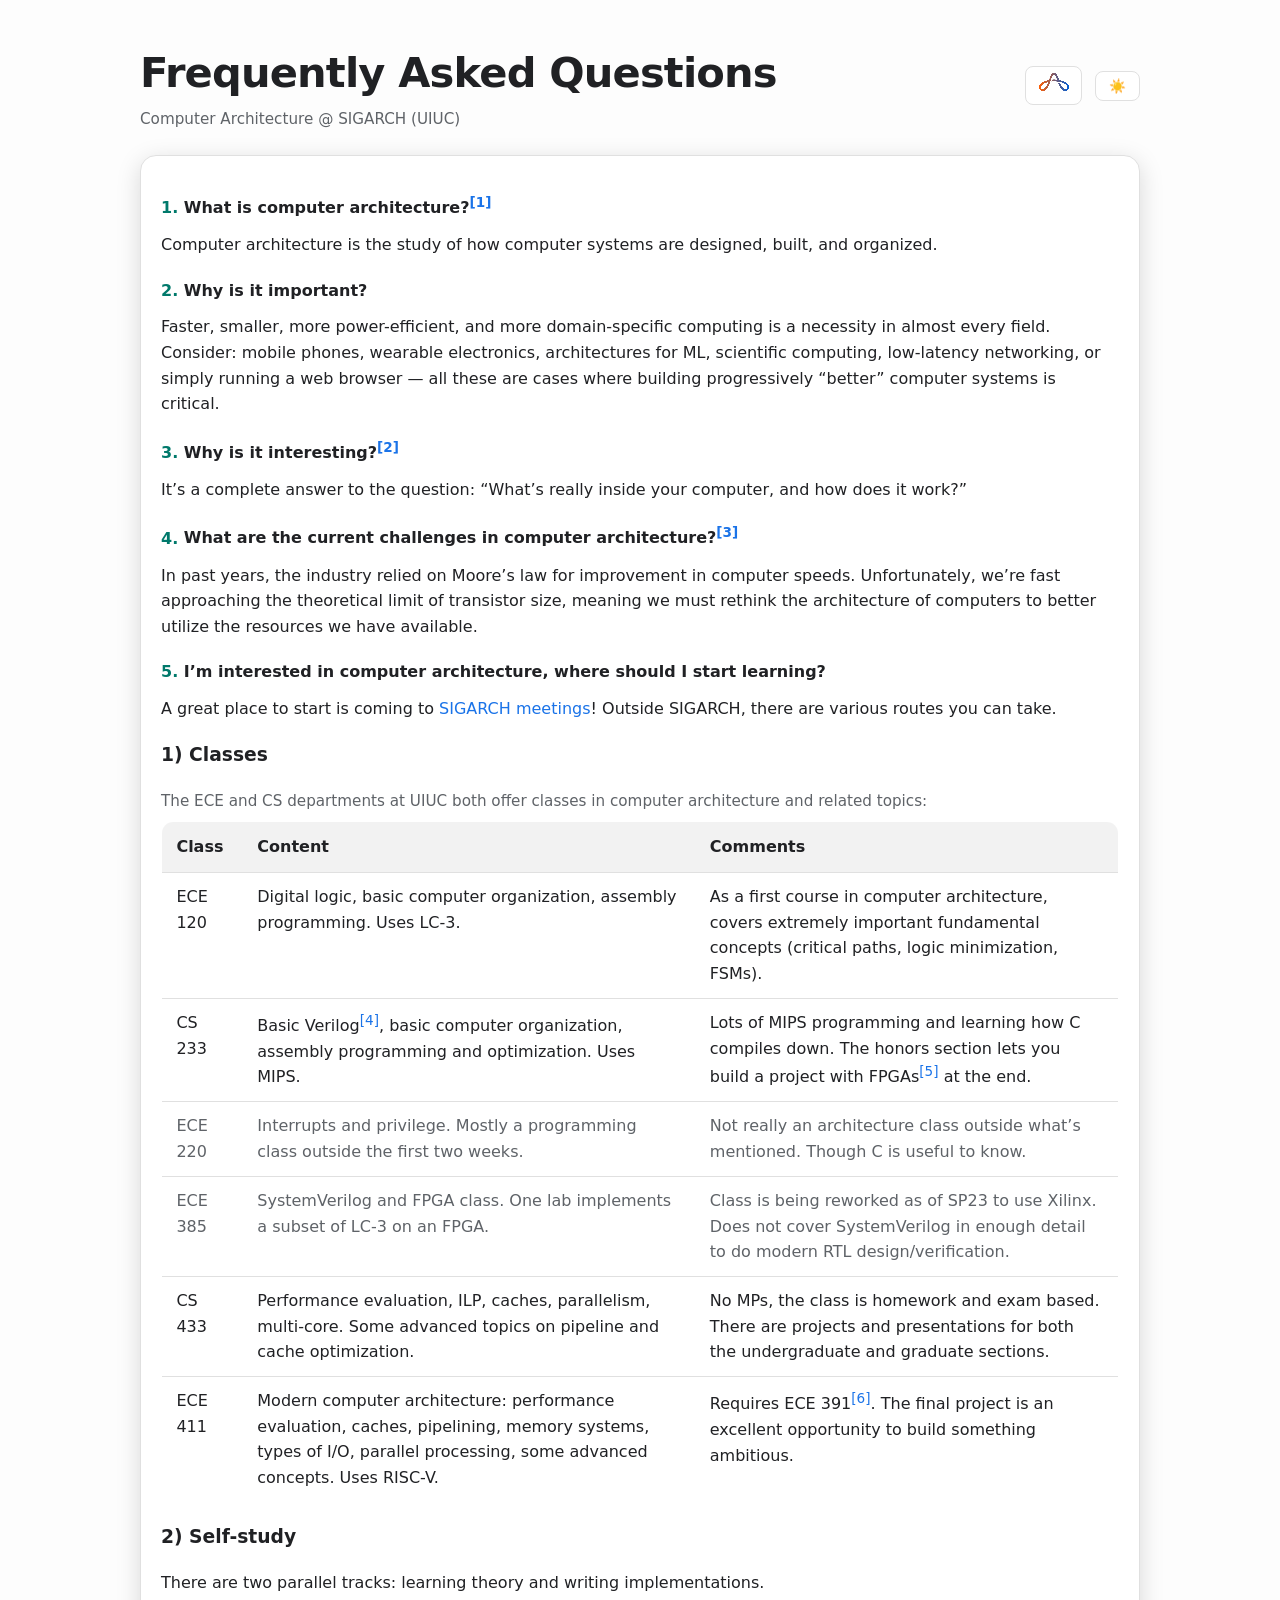
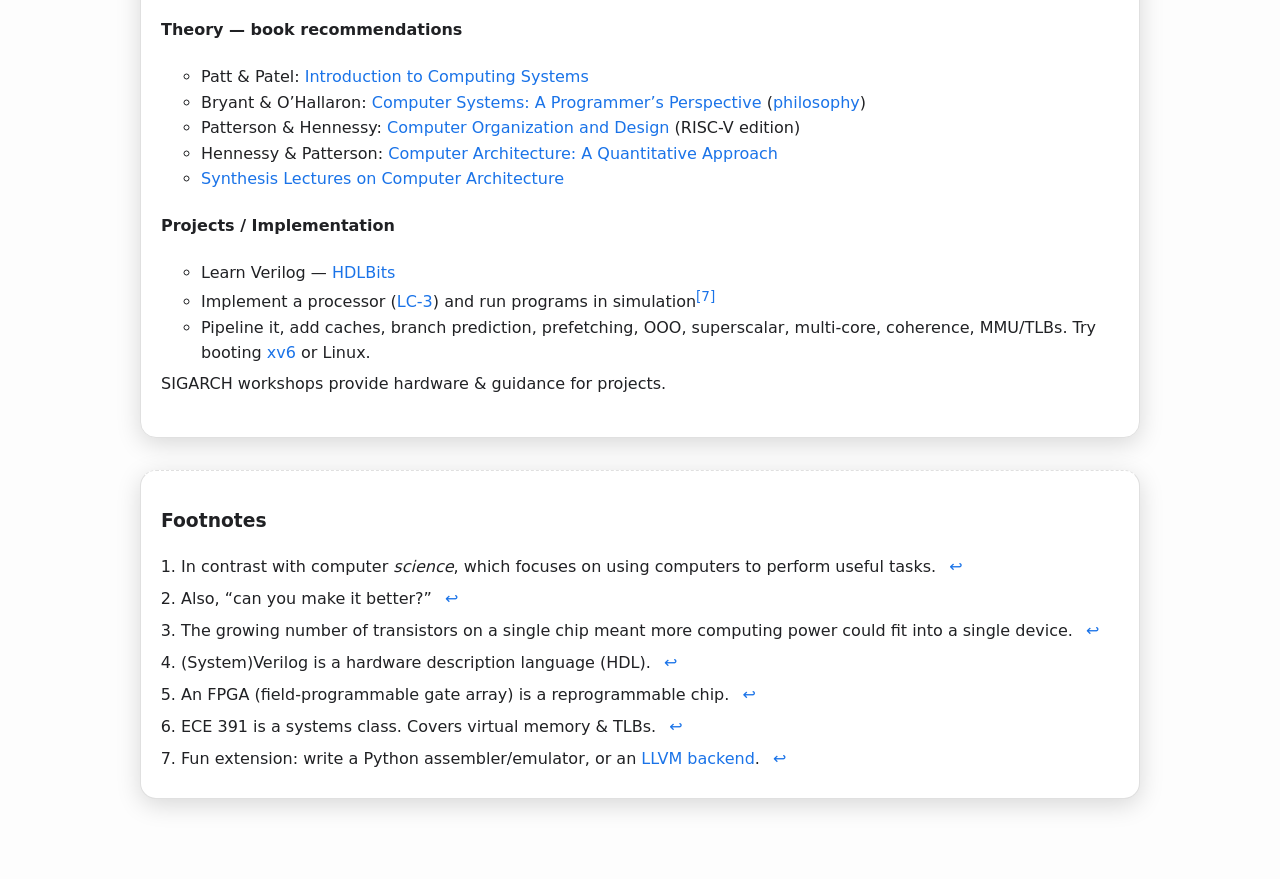
==== faq.html @ bbc5cdad "big push" ====
<!DOCTYPE html>
<html lang="en">
<head>
  <meta charset="utf-8" />
  <meta name="viewport" content="width=device-width, initial-scale=1" />
  <title>Frequently Asked Questions</title>
  <style>
    :root {
      --bg: #0b0c0f;
      --card: #0f1117;
      --text: #e6e6e6;
      --muted: #9aa0a6;
      --link: #8ab4f8;
      --accent: #3ddc97;
      --border: #1c2030;
    }
    body.light {
      --bg: #fdfdfd;
      --card: #ffffff;
      --text: #202124;
      --muted: #5f6368;
      --link: #1a73e8;
      --accent: #00796b;
      --border: #e0e0e0;
    }

    html, body { background: var(--bg); color: var(--text); margin: 0; font: 16px/1.6 system-ui, sans-serif; transition: background 0.3s, color 0.3s; }
    .wrap { max-width: 1000px; margin: 0 auto; padding: 2.5rem 1.25rem 4rem; }

    header { display: flex; align-items: center; justify-content: space-between; margin-bottom: 1.5rem; }
    header h1 { font-size: clamp(1.8rem, 2.4vw + 1rem, 2.6rem); margin: 0; letter-spacing: -0.02em; }
    header .subtitle { color: var(--muted); font-size: 0.95rem; }

    a { color: var(--link); text-decoration: none; }
    a:hover { text-decoration: underline; }

    .card {
      background: var(--card);
      border: 1px solid var(--border);
      border-radius: 16px;
      padding: 1.25rem;
      margin: 1rem 0;
      box-shadow: 0 6px 24px rgba(0,0,0,0.15);
      transition: background 0.3s, border 0.3s;
    }

    ol.faq { counter-reset: item; list-style: none; padding: 0; margin: 0; }
    .faq > li { margin: 1rem 0 1.25rem; }
    .q { font-weight: 700; display: inline-block; margin-bottom: 0.35rem; }
    .q::before { counter-increment: item; content: counter(item) ". "; color: var(--accent); font-weight: 700; }
    .answer p { margin: 0.35rem 0 0.5rem; }
    .muted { color: var(--muted); }

    .table-wrap { overflow-x: auto; }
    table { width: 100%; border-collapse: collapse; background: var(--card); border: 1px solid var(--border); border-radius: 12px; overflow: hidden; }
    thead th { text-align: left; font-weight: 700; padding: 0.75rem 0.9rem; background: rgba(0,0,0,0.05); border-bottom: 1px solid var(--border); }
    tbody td { padding: 0.7rem 0.9rem; vertical-align: top; border-bottom: 1px solid var(--border); }
    tbody tr:hover td { background: rgba(0,0,0,0.03); }

    .note { font-size: 0.95rem; color: var(--muted); }

    .footnotes { margin-top: 2rem; border-top: 1px dashed var(--border); padding-top: 1rem; }
    .footnotes ol { margin: 0.5rem 0 0; padding-left: 1.25rem; }
    .footnotes li { margin: 0.4rem 0; }
    .fn-ref { text-decoration: none; font-size: 0.85em; vertical-align: super; }
    .backref { margin-left: 0.5rem; text-decoration: none; }

    button.toggle, a.home-btn {
      background: var(--card);
      border: 1px solid var(--border);
      border-radius: 8px;
      padding: 0.4rem 0.8rem;
      margin-left: 0.5rem;
      color: var(--text);
      font-size: 0.85rem;
      cursor: pointer;
      transition: background 0.3s, color 0.3s, border 0.3s;
      text-decoration: none;
      display: inline-block;
    }
    button.toggle:hover, a.home-btn:hover {
      background: var(--accent);
      color: #fff;
      border-color: var(--accent);
    }
  </style>
</head>
<body>
  <div class="wrap">
    <header>
      <div>
        <h1>Frequently Asked Questions</h1>
        <div class="subtitle">Computer Architecture @ SIGARCH (UIUC)</div>
      </div>
      <div>
        <a href="index.html" class="home-btn"><img src="assets/logo-small.png" alt="SIGARCH logo"></a>
        <button class="toggle" id="modeToggle">🌙</button>
      </div>
    </header>

    <main class="card">
      <ol class="faq">
        <li id="q1">
          <span class="q">What is computer architecture?<a class="fn-ref" href="#fn1" id="fnref1">[1]</a></span>
          <div class="answer">
            <p>Computer architecture is the study of how computer systems are designed, built, and organized.</p>
          </div>
        </li>

        <li id="q2">
          <span class="q">Why is it important?</span>
          <div class="answer">
            <p>Faster, smaller, more power-efficient, and more domain-specific computing is a necessity in almost every field. Consider: mobile phones, wearable electronics, architectures for ML, scientific computing, low-latency networking, or simply running a web browser — all these are cases where building progressively “better” computer systems is critical.</p>
          </div>
        </li>

        <li id="q3">
          <span class="q">Why is it interesting?<a class="fn-ref" href="#fn2" id="fnref2">[2]</a></span>
          <div class="answer">
            <p>It’s a complete answer to the question: “What’s really inside your computer, and how does it work?”</p>
          </div>
        </li>

        <li id="q4">
          <span class="q">What are the current challenges in computer architecture?<a class="fn-ref" href="#fn3" id="fnref3">[3]</a></span>
          <div class="answer">
            <p>In past years, the industry relied on Moore’s law for improvement in computer speeds. Unfortunately, we’re fast approaching the theoretical limit of transistor size, meaning we must rethink the architecture of computers to better utilize the resources we have available.</p>
          </div>
        </li>

        <li id="q5">
          <span class="q">I’m interested in computer architecture, where should I start learning?</span>
          <div class="answer">
            <p>A great place to start is coming to <a href="./meetings.org">SIGARCH meetings</a>! Outside SIGARCH, there are various routes you can take.</p>

            <h3>1) Classes</h3>
            <p class="note">The ECE and CS departments at UIUC both offer classes in computer architecture and related topics:</p>

            <div class="table-wrap">
              <table>
                <thead>
                  <tr><th>Class</th><th>Content</th><th>Comments</th></tr>
                </thead>
                <tbody>
                  <tr><td>ECE 120</td><td>Digital logic, basic computer organization, assembly programming. Uses LC-3.</td><td>As a first course in computer architecture, covers extremely important fundamental concepts (critical paths, logic minimization, FSMs).</td></tr>
                  <tr><td>CS 233</td><td>Basic Verilog<a class="fn-ref" href="#fn4" id="fnref4">[4]</a>, basic computer organization, assembly programming and optimization. Uses MIPS.</td><td>Lots of MIPS programming and learning how C compiles down. The honors section lets you build a project with FPGAs<a class="fn-ref" href="#fn5" id="fnref5">[5]</a> at the end.</td></tr>
                  <tr><td class="muted">ECE 220</td><td class="muted">Interrupts and privilege. Mostly a programming class outside the first two weeks.</td><td class="muted">Not really an architecture class outside what’s mentioned. Though C is useful to know.</td></tr>
                  <tr><td class="muted">ECE 385</td><td class="muted">SystemVerilog and FPGA class. One lab implements a subset of LC-3 on an FPGA.</td><td class="muted">Class is being reworked as of SP23 to use Xilinx. Does not cover SystemVerilog in enough detail to do modern RTL design/verification.</td></tr>
                  <tr><td>CS 433</td><td>Performance evaluation, ILP, caches, parallelism, multi-core. Some advanced topics on pipeline and cache optimization.</td><td>No MPs, the class is homework and exam based. There are projects and presentations for both the undergraduate and graduate sections.</td></tr>
                  <tr><td>ECE 411</td><td>Modern computer architecture: performance evaluation, caches, pipelining, memory systems, types of I/O, parallel processing, some advanced concepts. Uses RISC-V.</td><td>Requires ECE 391<a class="fn-ref" href="#fn6" id="fnref6">[6]</a>. The final project is an excellent opportunity to build something ambitious.</td></tr>
                </tbody>
              </table>
            </div>

            <h3>2) Self-study</h3>
            <p>There are two parallel tracks: learning theory and writing implementations.</p>

            <h4>Theory — book recommendations</h4>
            <ul>
              <li>Patt &amp; Patel: <a href="https://i-share-uiu.primo.exlibrisgroup.com/permalink/01CARLI_UIU/gpjosq/alma99908131312205899">Introduction to Computing Systems</a></li>
              <li>Bryant &amp; O’Hallaron: <a href="https://i-share-uiu.primo.exlibrisgroup.com/permalink/01CARLI_UIU/gpjosq/alma99454154312205899">Computer Systems: A Programmer’s Perspective</a> (<a href="http://csapp.cs.cmu.edu/2e/perspective.html">philosophy</a>)</li>
              <li>Patterson &amp; Hennessy: <a href="https://i-share-uiu.primo.exlibrisgroup.com/permalink/01CARLI_UIU/gpjosq/alma99362146912205899">Computer Organization and Design</a> (RISC-V edition)</li>
              <li>Hennessy &amp; Patterson: <a href="https://i-share-uiu.primo.exlibrisgroup.com/permalink/01CARLI_UIU/gpjosq/alma99847468812205899">Computer Architecture: A Quantitative Approach</a></li>
              <li><a href="https://dblp.org/db/series/synthesis/cac.html">Synthesis Lectures on Computer Architecture</a></li>
            </ul>

            <h4>Projects / Implementation</h4>
            <ul>
              <li>Learn Verilog — <a href="https://hdlbits.01xz.net/wiki/Main_Page">HDLBits</a></li>
              <li>Implement a processor (<a href="https://github.com/nebhrajani-a/lc3">LC-3</a>) and run programs in simulation<a class="fn-ref" href="#fn7" id="fnref7">[7]</a></li>
              <li>Pipeline it, add caches, branch prediction, prefetching, OOO, superscalar, multi-core, coherence, MMU/TLBs. Try booting <a href="https://en.wikipedia.org/wiki/Xv6">xv6</a> or Linux.</li>
            </ul>
            <p>SIGARCH workshops provide hardware &amp; guidance for projects.</p>
          </div>
        </li>
      </ol>
    </main>

    <section class="footnotes card" id="footnotes">
      <h3>Footnotes</h3>
      <ol>
        <li id="fn1">In contrast with computer <em>science</em>, which focuses on using computers to perform useful tasks. <a class="backref" href="#fnref1">↩</a></li>
        <li id="fn2">Also, “can you make it better?” <a class="backref" href="#fnref2">↩</a></li>
        <li id="fn3">The growing number of transistors on a single chip meant more computing power could fit into a single device. <a class="backref" href="#fnref3">↩</a></li>
        <li id="fn4">(System)Verilog is a hardware description language (HDL). <a class="backref" href="#fnref4">↩</a></li>
        <li id="fn5">An FPGA (field-programmable gate array) is a reprogrammable chip. <a class="backref" href="#fnref5">↩</a></li>
        <li id="fn6">ECE 391 is a systems class. Covers virtual memory &amp; TLBs. <a class="backref" href="#fnref6">↩</a></li>
        <li id="fn7">Fun extension: write a Python assembler/emulator, or an <a href="https://llvm.org/docs/WritingAnLLVMBackend.html">LLVM backend</a>. <a class="backref" href="#fnref7">↩</a></li>
      </ol>
    </section>
  </div>

  <script>
    const toggleBtn = document.getElementById("modeToggle");
    const prefersDark = window.matchMedia("(prefers-color-scheme: dark)").matches;
    const savedMode = localStorage.getItem("theme");
    if (savedMode === "light" || (!savedMode && !prefersDark)) {
      document.body.classList.add("light");
      toggleBtn.textContent = "☀️";
    }

    toggleBtn.addEventListener("click", () => {
      document.body.classList.toggle("light");
      const isLight = document.body.classList.contains("light");
      toggleBtn.textContent = isLight ? "☀️" : "🌙";
      localStorage.setItem("theme", isLight ? "light" : "dark");
    });
  </script>
</body>
</html>
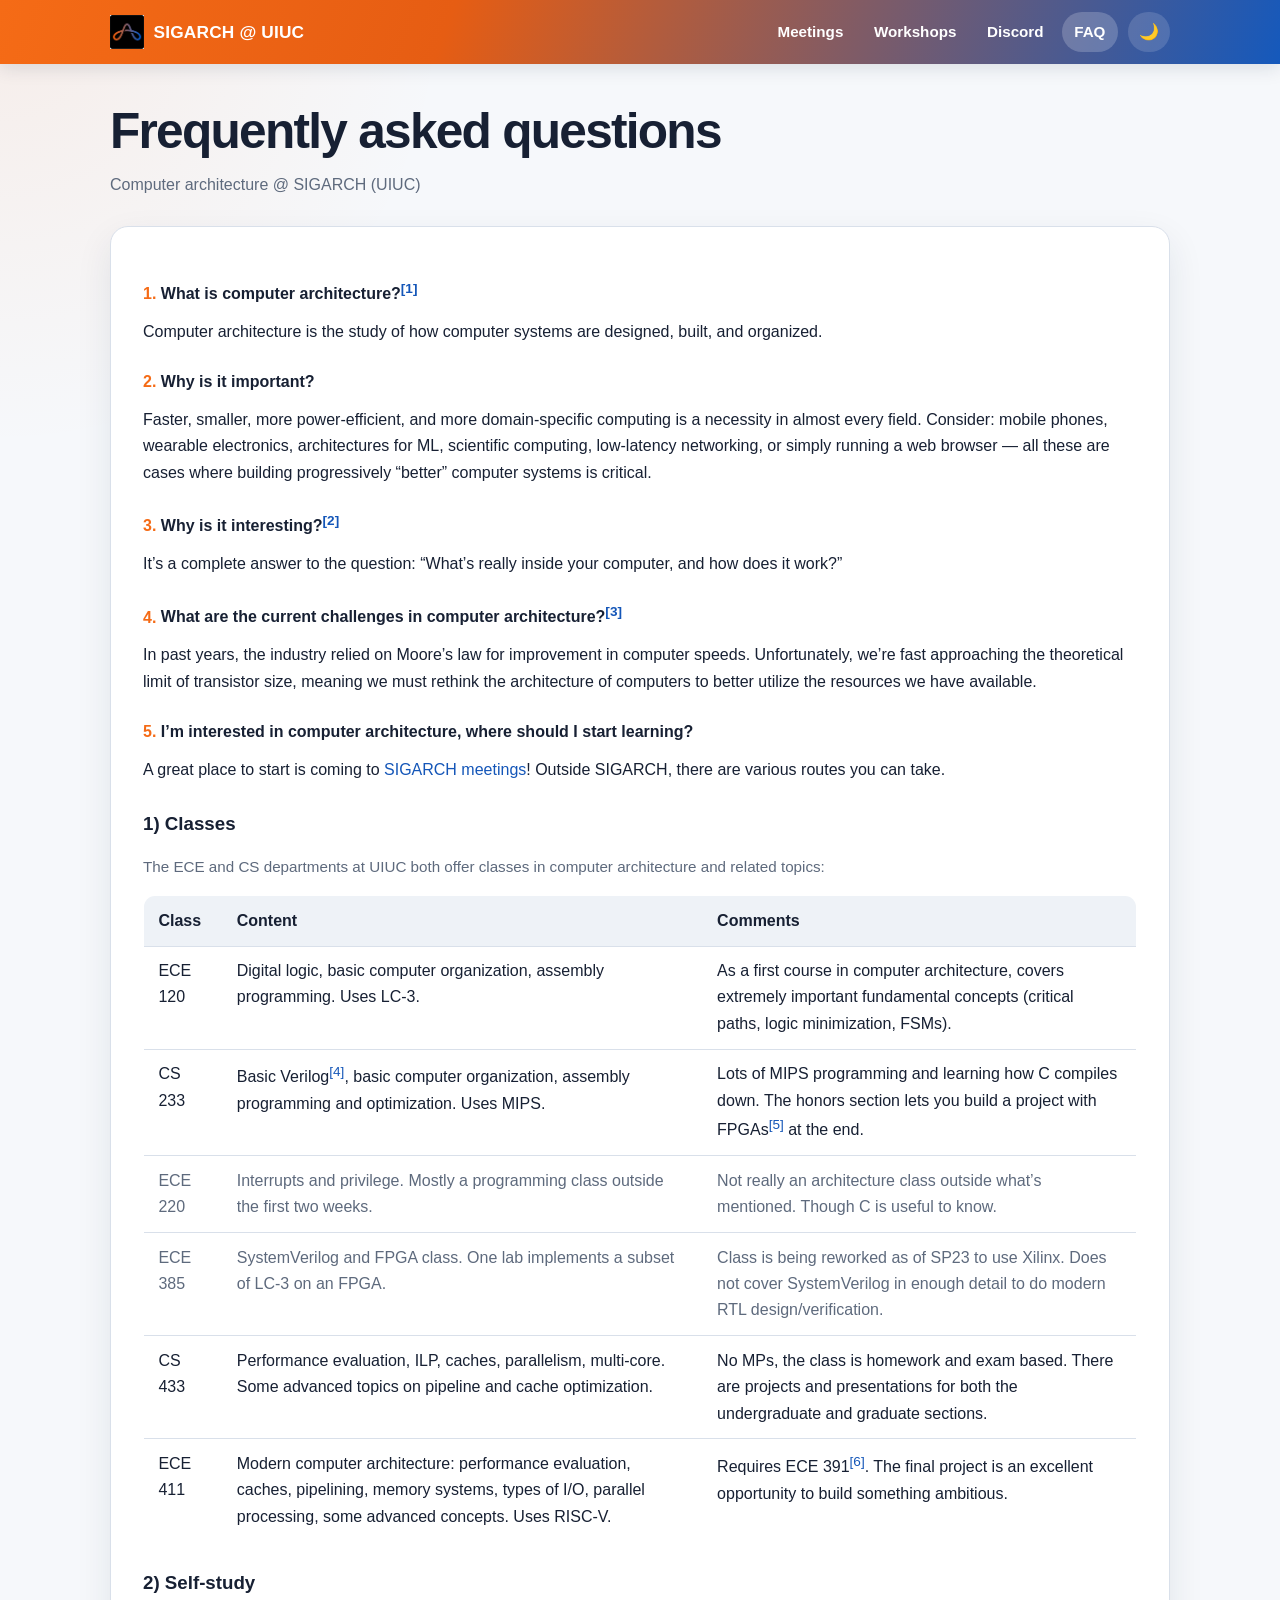
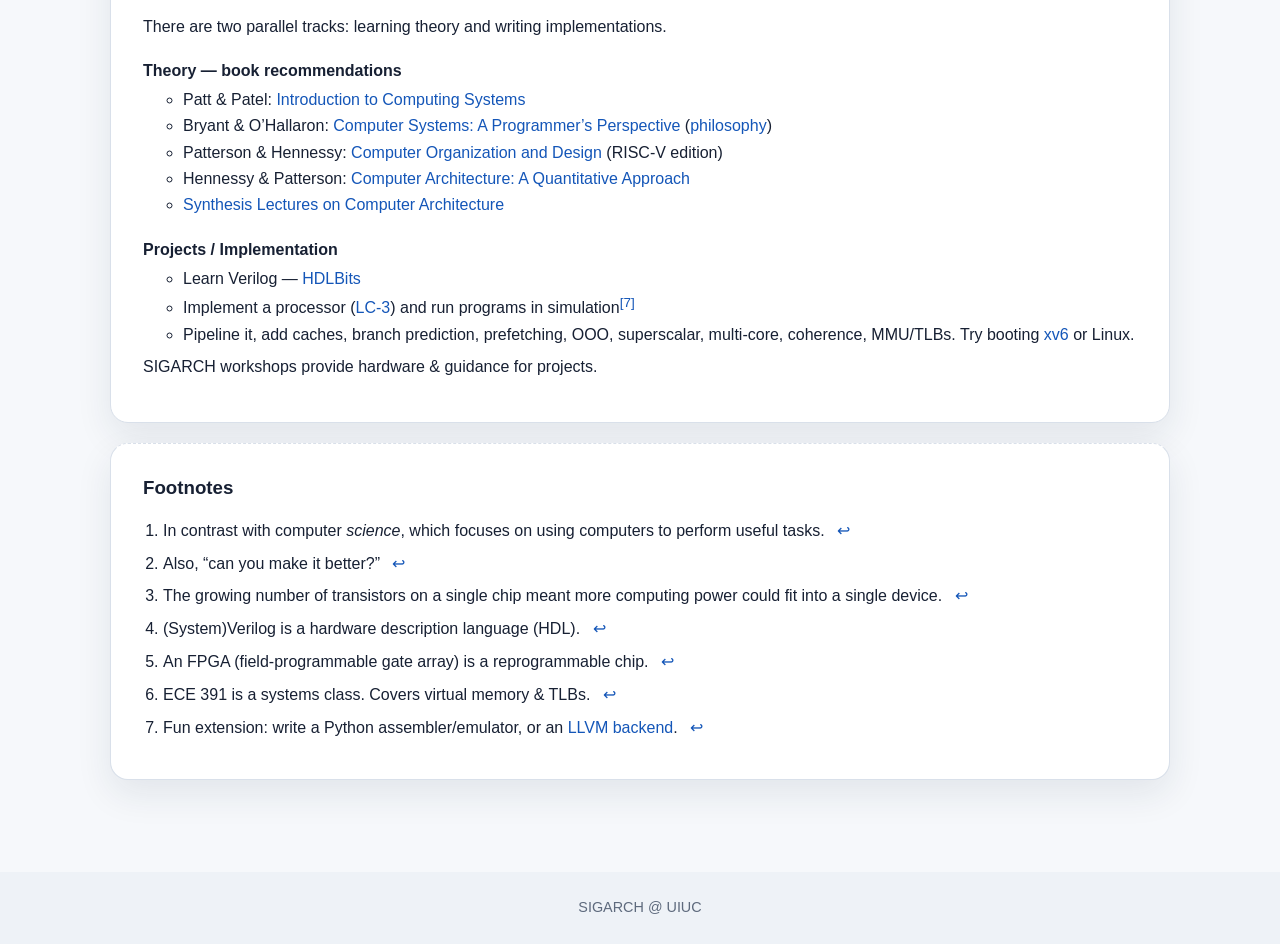
==== commit 82a0838f: "Large refactor" ====
--- a/faq.html
+++ b/faq.html
@@ -1,137 +1,73 @@
 <!DOCTYPE html>
 <html lang="en">
 <head>
-  <meta charset="utf-8" />
-  <meta name="viewport" content="width=device-width, initial-scale=1" />
-  <title>Frequently Asked Questions</title>
-  <style>
-    :root {
-      --bg: #0b0c0f;
-      --card: #0f1117;
-      --text: #e6e6e6;
-      --muted: #9aa0a6;
-      --link: #8ab4f8;
-      --accent: #3ddc97;
-      --border: #1c2030;
-    }
-    body.light {
-      --bg: #fdfdfd;
-      --card: #ffffff;
-      --text: #202124;
-      --muted: #5f6368;
-      --link: #1a73e8;
-      --accent: #00796b;
-      --border: #e0e0e0;
-    }
-
-    html, body { background: var(--bg); color: var(--text); margin: 0; font: 16px/1.6 system-ui, sans-serif; transition: background 0.3s, color 0.3s; }
-    .wrap { max-width: 1000px; margin: 0 auto; padding: 2.5rem 1.25rem 4rem; }
-
-    header { display: flex; align-items: center; justify-content: space-between; margin-bottom: 1.5rem; }
-    header h1 { font-size: clamp(1.8rem, 2.4vw + 1rem, 2.6rem); margin: 0; letter-spacing: -0.02em; }
-    header .subtitle { color: var(--muted); font-size: 0.95rem; }
-
-    a { color: var(--link); text-decoration: none; }
-    a:hover { text-decoration: underline; }
-
-    .card {
-      background: var(--card);
-      border: 1px solid var(--border);
-      border-radius: 16px;
-      padding: 1.25rem;
-      margin: 1rem 0;
-      box-shadow: 0 6px 24px rgba(0,0,0,0.15);
-      transition: background 0.3s, border 0.3s;
-    }
-
-    ol.faq { counter-reset: item; list-style: none; padding: 0; margin: 0; }
-    .faq > li { margin: 1rem 0 1.25rem; }
-    .q { font-weight: 700; display: inline-block; margin-bottom: 0.35rem; }
-    .q::before { counter-increment: item; content: counter(item) ". "; color: var(--accent); font-weight: 700; }
-    .answer p { margin: 0.35rem 0 0.5rem; }
-    .muted { color: var(--muted); }
-
-    .table-wrap { overflow-x: auto; }
-    table { width: 100%; border-collapse: collapse; background: var(--card); border: 1px solid var(--border); border-radius: 12px; overflow: hidden; }
-    thead th { text-align: left; font-weight: 700; padding: 0.75rem 0.9rem; background: rgba(0,0,0,0.05); border-bottom: 1px solid var(--border); }
-    tbody td { padding: 0.7rem 0.9rem; vertical-align: top; border-bottom: 1px solid var(--border); }
-    tbody tr:hover td { background: rgba(0,0,0,0.03); }
-
-    .note { font-size: 0.95rem; color: var(--muted); }
-
-    .footnotes { margin-top: 2rem; border-top: 1px dashed var(--border); padding-top: 1rem; }
-    .footnotes ol { margin: 0.5rem 0 0; padding-left: 1.25rem; }
-    .footnotes li { margin: 0.4rem 0; }
-    .fn-ref { text-decoration: none; font-size: 0.85em; vertical-align: super; }
-    .backref { margin-left: 0.5rem; text-decoration: none; }
-
-    button.toggle, a.home-btn {
-      background: var(--card);
-      border: 1px solid var(--border);
-      border-radius: 8px;
-      padding: 0.4rem 0.8rem;
-      margin-left: 0.5rem;
-      color: var(--text);
-      font-size: 0.85rem;
-      cursor: pointer;
-      transition: background 0.3s, color 0.3s, border 0.3s;
-      text-decoration: none;
-      display: inline-block;
-    }
-    button.toggle:hover, a.home-btn:hover {
-      background: var(--accent);
-      color: #fff;
-      border-color: var(--accent);
-    }
-  </style>
+  <meta charset="utf-8">
+  <meta name="viewport" content="width=device-width, initial-scale=1">
+  <link rel="icon" type="image/png" href="assets/tab.png">
+  <link rel="stylesheet" href="style.css">
+  <script src="site.js" defer></script>
+  <title>FAQ | SIGARCH @ UIUC</title>
 </head>
 <body>
-  <div class="wrap">
-    <header>
+  <nav class="site-nav" aria-label="Main navigation">
+    <div class="nav-inner">
+      <a class="brand" href="index.html">
+        <img src="assets/tab.png" alt="SIGARCH logo">
+        <span>SIGARCH @ UIUC</span>
+      </a>
+      <button class="menu-toggle" type="button" data-menu-toggle aria-expanded="false" aria-controls="navLinks" aria-label="Open navigation">☰</button>
+      <div class="nav-links" id="navLinks" data-nav-links>
+        <a href="meetings.html">Meetings</a>
+        <a href="workshops.html">Workshops</a>
+        <a href="https://discord.gg/Cf4FMZVUBR" target="_blank" rel="noopener">Discord</a>
+        <a href="faq.html" aria-current="page">FAQ</a>
+        <button class="theme-toggle" type="button" data-theme-toggle>🌙</button>
+      </div>
+    </div>
+  </nav>
+
+  <main class="page-shell">
+    <div class="page-heading">
       <div>
-        <h1>Frequently Asked Questions</h1>
-        <div class="subtitle">Computer Architecture @ SIGARCH (UIUC)</div>
+        <h1>Frequently asked questions</h1>
+        <p>Computer architecture @ SIGARCH (UIUC)</p>
       </div>
-      <div>
-        <a href="index.html" class="home-btn"><img src="assets/logo-small.png" alt="SIGARCH logo"></a>
-        <button class="toggle" id="modeToggle">🌙</button>
-      </div>
-    </header>
+    </div>
 
-    <main class="card">
+    <section class="content-card">
       <ol class="faq">
         <li id="q1">
-          <span class="q">What is computer architecture?<a class="fn-ref" href="#fn1" id="fnref1">[1]</a></span>
+          <span class="question">What is computer architecture?<a class="fn-ref" href="#fn1" id="fnref1">[1]</a></span>
           <div class="answer">
             <p>Computer architecture is the study of how computer systems are designed, built, and organized.</p>
           </div>
         </li>
 
         <li id="q2">
-          <span class="q">Why is it important?</span>
+          <span class="question">Why is it important?</span>
           <div class="answer">
             <p>Faster, smaller, more power-efficient, and more domain-specific computing is a necessity in almost every field. Consider: mobile phones, wearable electronics, architectures for ML, scientific computing, low-latency networking, or simply running a web browser — all these are cases where building progressively “better” computer systems is critical.</p>
           </div>
         </li>
 
         <li id="q3">
-          <span class="q">Why is it interesting?<a class="fn-ref" href="#fn2" id="fnref2">[2]</a></span>
+          <span class="question">Why is it interesting?<a class="fn-ref" href="#fn2" id="fnref2">[2]</a></span>
           <div class="answer">
             <p>It’s a complete answer to the question: “What’s really inside your computer, and how does it work?”</p>
           </div>
         </li>
 
         <li id="q4">
-          <span class="q">What are the current challenges in computer architecture?<a class="fn-ref" href="#fn3" id="fnref3">[3]</a></span>
+          <span class="question">What are the current challenges in computer architecture?<a class="fn-ref" href="#fn3" id="fnref3">[3]</a></span>
           <div class="answer">
             <p>In past years, the industry relied on Moore’s law for improvement in computer speeds. Unfortunately, we’re fast approaching the theoretical limit of transistor size, meaning we must rethink the architecture of computers to better utilize the resources we have available.</p>
           </div>
         </li>
 
         <li id="q5">
-          <span class="q">I’m interested in computer architecture, where should I start learning?</span>
+          <span class="question">I’m interested in computer architecture, where should I start learning?</span>
           <div class="answer">
-            <p>A great place to start is coming to <a href="./meetings.org">SIGARCH meetings</a>! Outside SIGARCH, there are various routes you can take.</p>
+            <p>A great place to start is coming to <a href="./meetings.html">SIGARCH meetings</a>! Outside SIGARCH, there are various routes you can take.</p>
 
             <h3>1) Classes</h3>
             <p class="note">The ECE and CS departments at UIUC both offer classes in computer architecture and related topics:</p>
@@ -174,9 +110,9 @@
           </div>
         </li>
       </ol>
-    </main>
+    </section>
 
-    <section class="footnotes card" id="footnotes">
+    <section class="footnotes content-card" id="footnotes">
       <h3>Footnotes</h3>
       <ol>
         <li id="fn1">In contrast with computer <em>science</em>, which focuses on using computers to perform useful tasks. <a class="backref" href="#fnref1">↩</a></li>
@@ -188,23 +124,8 @@
         <li id="fn7">Fun extension: write a Python assembler/emulator, or an <a href="https://llvm.org/docs/WritingAnLLVMBackend.html">LLVM backend</a>. <a class="backref" href="#fnref7">↩</a></li>
       </ol>
     </section>
-  </div>
+  </main>
 
-  <script>
-    const toggleBtn = document.getElementById("modeToggle");
-    const prefersDark = window.matchMedia("(prefers-color-scheme: dark)").matches;
-    const savedMode = localStorage.getItem("theme");
-    if (savedMode === "light" || (!savedMode && !prefersDark)) {
-      document.body.classList.add("light");
-      toggleBtn.textContent = "☀️";
-    }
-
-    toggleBtn.addEventListener("click", () => {
-      document.body.classList.toggle("light");
-      const isLight = document.body.classList.contains("light");
-      toggleBtn.textContent = isLight ? "☀️" : "🌙";
-      localStorage.setItem("theme", isLight ? "light" : "dark");
-    });
-  </script>
+  <footer class="site-footer">SIGARCH @ UIUC</footer>
 </body>
 </html>
--- a/style.css
+++ b/style.css
@@ -0,0 +1,561 @@
+:root {
+  color-scheme: light;
+  --bg: #f6f8fb;
+  --surface: #ffffff;
+  --surface-muted: #eef2f7;
+  --text: #172033;
+  --muted: #5e6a7d;
+  --link: #1456b8;
+  --accent: #f56b16;
+  --accent-dark: #c94d00;
+  --blue: #1559bc;
+  --border: #d9e0ea;
+  --shadow: 0 14px 36px rgba(25, 42, 70, 0.09);
+  --nav-shadow: 0 4px 18px rgba(18, 35, 61, 0.12);
+}
+
+body[data-theme="dark"] {
+  color-scheme: dark;
+  --bg: #0d1420;
+  --surface: #151f2e;
+  --surface-muted: #1d2a3b;
+  --text: #edf3fb;
+  --muted: #a7b4c5;
+  --link: #8dbaff;
+  --accent: #ff873f;
+  --accent-dark: #ffad7d;
+  --blue: #74a9ff;
+  --border: #2a394d;
+  --shadow: 0 14px 36px rgba(0, 0, 0, 0.24);
+  --nav-shadow: 0 4px 18px rgba(0, 0, 0, 0.28);
+}
+
+* {
+  box-sizing: border-box;
+}
+
+html {
+  scroll-behavior: smooth;
+}
+
+body {
+  min-width: 320px;
+  margin: 0;
+  background:
+    radial-gradient(circle at 0 0, rgba(245, 107, 22, 0.08), transparent 28rem),
+    var(--bg);
+  color: var(--text);
+  font: 16px/1.65 "Segoe UI", Tahoma, Geneva, Verdana, sans-serif;
+  transition: background 0.25s ease, color 0.25s ease;
+}
+
+body,
+button,
+a,
+.card,
+.site-nav,
+footer,
+table,
+details {
+  transition: background-color 0.25s ease, border-color 0.25s ease, color 0.25s ease;
+}
+
+a {
+  color: var(--link);
+  text-decoration: none;
+}
+
+a:hover {
+  text-decoration: underline;
+}
+
+button {
+  font: inherit;
+}
+
+.site-nav {
+  position: sticky;
+  top: 0;
+  z-index: 20;
+  background: linear-gradient(110deg, #f56b16 0%, #e65d13 35%, #1559bc 100%);
+  box-shadow: var(--nav-shadow);
+}
+
+.nav-inner {
+  display: flex;
+  align-items: center;
+  justify-content: space-between;
+  gap: 1rem;
+  max-width: 1100px;
+  min-height: 64px;
+  margin: 0 auto;
+  padding: 0 1.25rem;
+}
+
+.brand {
+  display: inline-flex;
+  align-items: center;
+  gap: 0.6rem;
+  color: #fff;
+  font-size: 1.08rem;
+  font-weight: 750;
+  letter-spacing: 0.01em;
+  white-space: nowrap;
+}
+
+.brand:hover {
+  color: #fff;
+  text-decoration: none;
+}
+
+.brand img {
+  width: 34px;
+  height: 34px;
+  object-fit: contain;
+}
+
+.nav-links {
+  display: flex;
+  align-items: center;
+  gap: 0.35rem;
+}
+
+.nav-links a,
+.theme-toggle,
+.menu-toggle {
+  border: 1px solid transparent;
+  border-radius: 999px;
+  color: #fff;
+}
+
+.nav-links a {
+  padding: 0.42rem 0.72rem;
+  font-size: 0.95rem;
+  font-weight: 600;
+}
+
+.nav-links a:hover,
+.nav-links a[aria-current="page"] {
+  background: rgba(255, 255, 255, 0.2);
+  text-decoration: none;
+}
+
+.theme-toggle,
+.menu-toggle {
+  cursor: pointer;
+  background: rgba(255, 255, 255, 0.14);
+}
+
+.theme-toggle {
+  min-width: 2.45rem;
+  margin-left: 0.25rem;
+  padding: 0.38rem 0.64rem;
+  font-size: 1rem;
+}
+
+.theme-toggle:hover,
+.menu-toggle:hover {
+  background: rgba(255, 255, 255, 0.28);
+}
+
+.menu-toggle {
+  display: none;
+  padding: 0.45rem 0.7rem;
+  font-size: 1.3rem;
+  line-height: 1;
+}
+
+.hero {
+  color: #fff;
+  background: linear-gradient(135deg, #f56b16, #1559bc);
+}
+
+.hero-inner,
+.page-shell {
+  max-width: 1100px;
+  margin: 0 auto;
+  padding-right: 1.25rem;
+  padding-left: 1.25rem;
+}
+
+.hero-inner {
+  padding-top: 3.7rem;
+  padding-bottom: 3.7rem;
+  text-align: center;
+}
+
+.hero h1,
+.page-heading h1 {
+  margin: 0;
+  color: inherit;
+  font-size: clamp(2rem, 4vw, 3.1rem);
+  line-height: 1.12;
+  letter-spacing: -0.035em;
+}
+
+.hero p {
+  max-width: 680px;
+  margin: 1rem auto 0;
+  color: rgba(255, 255, 255, 0.9);
+  font-size: 1.08rem;
+}
+
+.page-shell {
+  padding-top: 2.5rem;
+  padding-bottom: 4.5rem;
+}
+
+.page-heading {
+  display: flex;
+  align-items: end;
+  justify-content: space-between;
+  gap: 1.5rem;
+  margin-bottom: 1.7rem;
+}
+
+.page-heading p {
+  max-width: 680px;
+  margin: 0.8rem 0 0;
+  color: var(--muted);
+}
+
+.card,
+.content-card {
+  margin: 1.25rem 0;
+  padding: clamp(1.25rem, 3vw, 2rem);
+  background: var(--surface);
+  border: 1px solid var(--border);
+  border-radius: 18px;
+  box-shadow: var(--shadow);
+}
+
+.content-card > :first-child {
+  margin-top: 0;
+}
+
+.content-card > :last-child {
+  margin-bottom: 0;
+}
+
+section {
+  margin: 1.25rem 0;
+}
+
+h2,
+h3,
+h4 {
+  color: var(--text);
+  line-height: 1.25;
+}
+
+h2 {
+  margin: 0 0 0.85rem;
+  padding-bottom: 0.55rem;
+  border-bottom: 2px solid var(--border);
+  font-size: clamp(1.35rem, 2vw, 1.7rem);
+}
+
+h3 {
+  margin-top: 1.8rem;
+}
+
+h4 {
+  margin-bottom: 0.35rem;
+}
+
+p {
+  margin: 0.7rem 0;
+}
+
+.highlight {
+  color: var(--accent-dark);
+  font-weight: 700;
+}
+
+body[data-theme="dark"] .highlight {
+  color: var(--accent);
+}
+
+.button-link {
+  display: inline-block;
+  padding: 0.5rem 0.85rem;
+  border: 1px solid var(--border);
+  border-radius: 9px;
+  background: var(--surface-muted);
+  color: var(--text);
+  font-weight: 650;
+}
+
+.button-link:hover {
+  border-color: var(--accent);
+  background: var(--accent);
+  color: #fff;
+  text-decoration: none;
+}
+
+.muted,
+.note {
+  color: var(--muted);
+}
+
+.note {
+  font-size: 0.95rem;
+}
+
+.table-wrap {
+  overflow-x: auto;
+  margin: 1rem 0;
+}
+
+table {
+  width: 100%;
+  border-collapse: collapse;
+  background: var(--surface);
+  border: 1px solid var(--border);
+  border-radius: 12px;
+  overflow: hidden;
+}
+
+thead th {
+  background: var(--surface-muted);
+  font-weight: 700;
+}
+
+th,
+td {
+  padding: 0.72rem 0.9rem;
+  border-bottom: 1px solid var(--border);
+  text-align: left;
+  vertical-align: top;
+}
+
+tbody tr:last-child td {
+  border-bottom: 0;
+}
+
+tbody tr:hover td {
+  background: var(--surface-muted);
+}
+
+.site-footer {
+  padding: 1.5rem 1.25rem;
+  background: var(--surface-muted);
+  color: var(--muted);
+  text-align: center;
+  font-size: 0.9rem;
+}
+
+/* FAQ */
+.faq {
+  counter-reset: item;
+  margin: 0;
+  padding: 0;
+  list-style: none;
+}
+
+.faq > li {
+  margin: 1.2rem 0 1.5rem;
+}
+
+.faq > li:last-child {
+  margin-bottom: 0;
+}
+
+.question {
+  display: inline-block;
+  margin-bottom: 0.35rem;
+  font-weight: 750;
+}
+
+.question::before {
+  counter-increment: item;
+  content: counter(item) ". ";
+  color: var(--accent);
+}
+
+.answer p {
+  margin: 0.35rem 0 0.6rem;
+}
+
+.footnotes {
+  border-top: 1px dashed var(--border);
+}
+
+.footnotes ol {
+  margin: 0.5rem 0 0;
+  padding-left: 1.25rem;
+}
+
+.footnotes li {
+  margin: 0.4rem 0;
+}
+
+.fn-ref {
+  font-size: 0.85em;
+  text-decoration: none;
+  vertical-align: super;
+}
+
+.backref {
+  margin-left: 0.5rem;
+  text-decoration: none;
+}
+
+/* Meetings */
+.meeting-list {
+  display: grid;
+  gap: 1.25rem;
+}
+
+.meeting-card {
+  margin: 0;
+  padding: 0;
+  overflow: hidden;
+}
+
+.meeting-card summary {
+  display: flex;
+  align-items: center;
+  justify-content: space-between;
+  gap: 1rem;
+  padding: 1.15rem 1.35rem;
+  cursor: pointer;
+  list-style: none;
+  font-size: 1.15rem;
+  font-weight: 750;
+}
+
+.meeting-card summary::-webkit-details-marker {
+  display: none;
+}
+
+.meeting-card summary::after {
+  color: var(--accent);
+  content: "+";
+  font-size: 1.5rem;
+  line-height: 1;
+}
+
+.meeting-card[open] summary::after {
+  content: "−";
+}
+
+.meeting-card summary:hover {
+  background: var(--surface-muted);
+}
+
+.meeting-date {
+  color: var(--muted);
+  font-size: 0.9rem;
+  font-weight: 500;
+}
+
+.meeting-files {
+  display: grid;
+  grid-template-columns: repeat(auto-fit, minmax(260px, 1fr));
+  gap: 1rem;
+  padding: 0 1.35rem 1.35rem;
+}
+
+.pdf-card {
+  overflow: hidden;
+  border: 1px solid var(--border);
+  border-radius: 12px;
+  background: var(--surface-muted);
+}
+
+.pdf-card header {
+  display: flex;
+  align-items: center;
+  justify-content: space-between;
+  gap: 0.75rem;
+  padding: 0.7rem 0.85rem;
+}
+
+.pdf-card h3 {
+  margin: 0;
+  font-size: 1rem;
+}
+
+.pdf-card iframe {
+  display: block;
+  width: 100%;
+  height: 460px;
+  border: 0;
+  border-top: 1px solid var(--border);
+  background: #fff;
+}
+
+.pdf-card .button-link {
+  padding: 0.28rem 0.55rem;
+  font-size: 0.82rem;
+}
+
+.empty-state {
+  margin: 0;
+  padding: 1.2rem;
+  border: 1px dashed var(--border);
+  border-radius: 12px;
+  color: var(--muted);
+}
+
+@media (max-width: 720px) {
+  .nav-inner {
+    min-height: 58px;
+  }
+
+  .menu-toggle {
+    display: inline-block;
+  }
+
+  .nav-links {
+    display: none;
+    position: absolute;
+    top: 58px;
+    right: 0;
+    left: 0;
+    align-items: stretch;
+    flex-direction: column;
+    gap: 0.25rem;
+    padding: 0.7rem 1.25rem 1rem;
+    background: linear-gradient(155deg, #f56b16, #1559bc);
+    box-shadow: var(--nav-shadow);
+  }
+
+  .nav-links.is-open {
+    display: flex;
+  }
+
+  .nav-links a,
+  .theme-toggle {
+    width: 100%;
+    border-radius: 9px;
+    text-align: left;
+  }
+
+  .theme-toggle {
+    margin: 0.25rem 0 0;
+  }
+
+  .hero-inner {
+    padding-top: 2.8rem;
+    padding-bottom: 2.8rem;
+  }
+
+  .page-shell {
+    padding-top: 1.6rem;
+    padding-bottom: 3rem;
+  }
+
+  .page-heading {
+    display: block;
+  }
+
+  .meeting-files {
+    grid-template-columns: 1fr;
+  }
+
+  .pdf-card iframe {
+    height: 380px;
+  }
+}
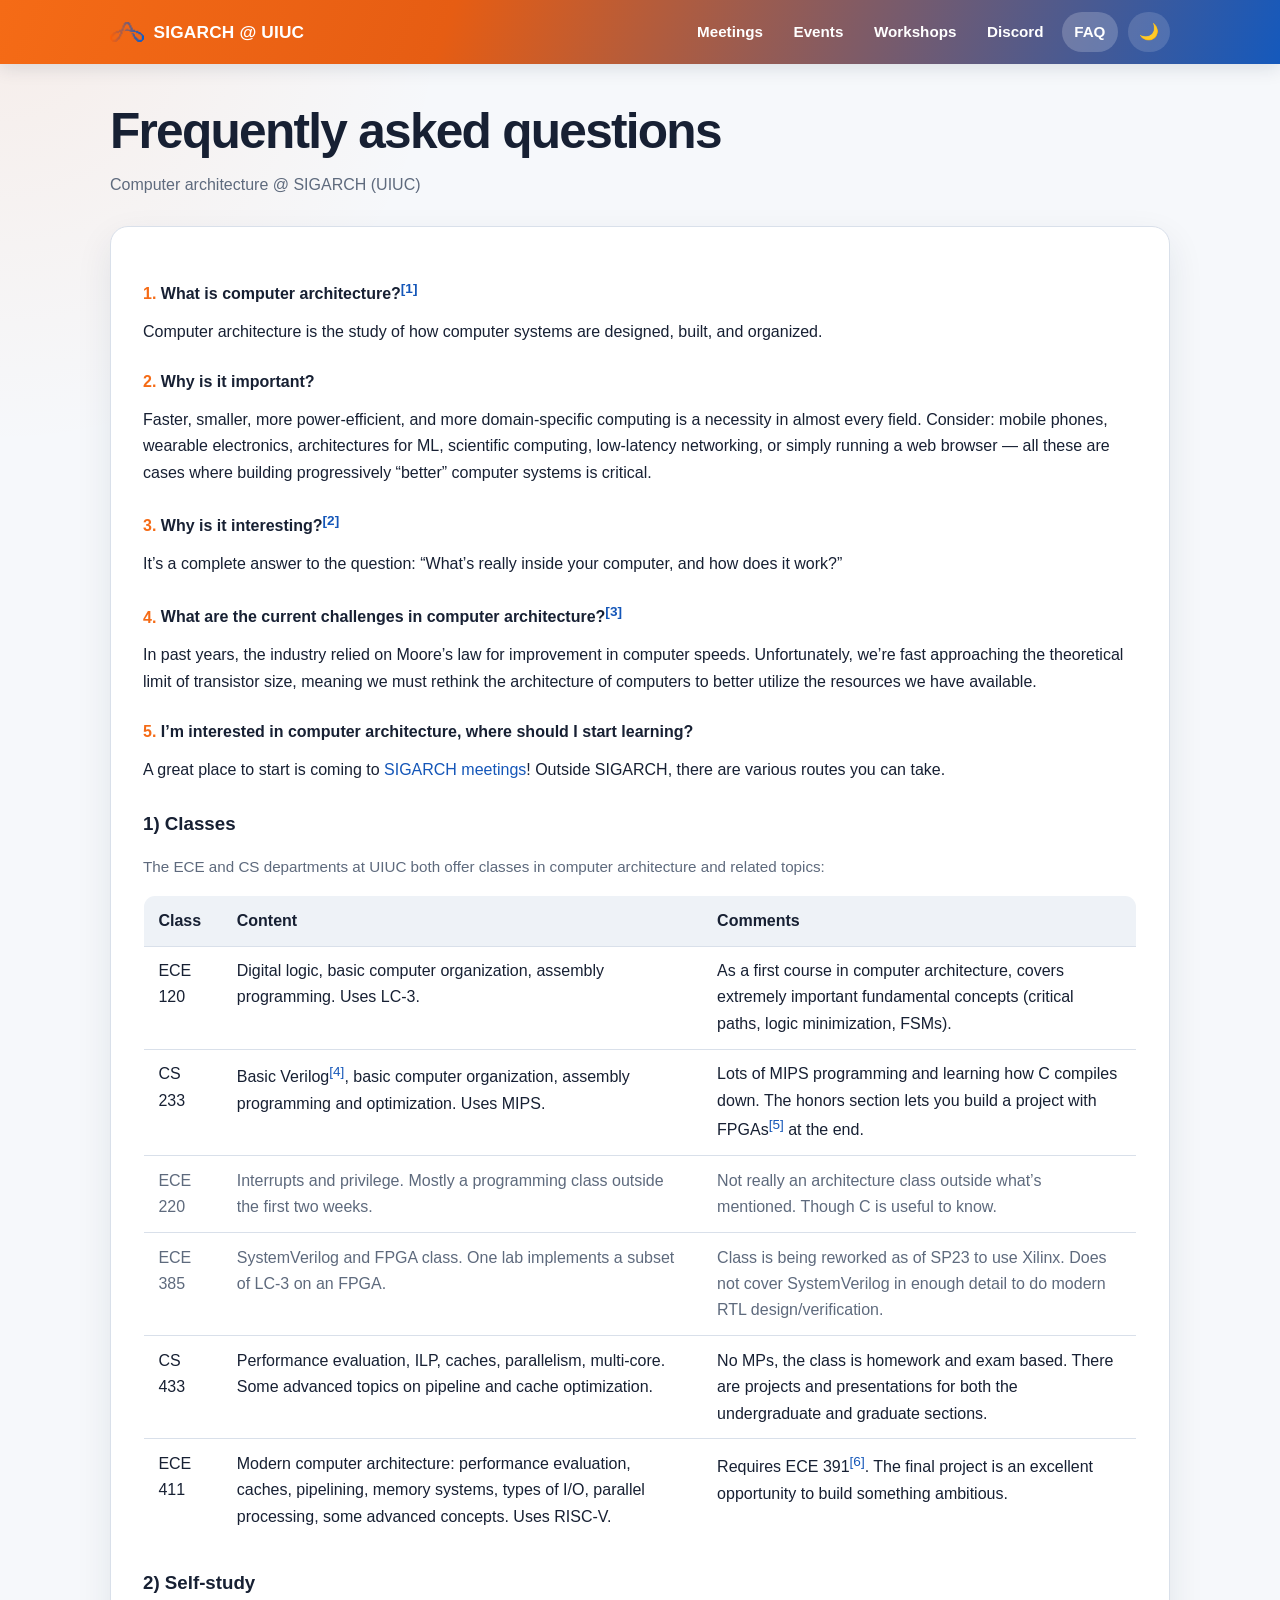
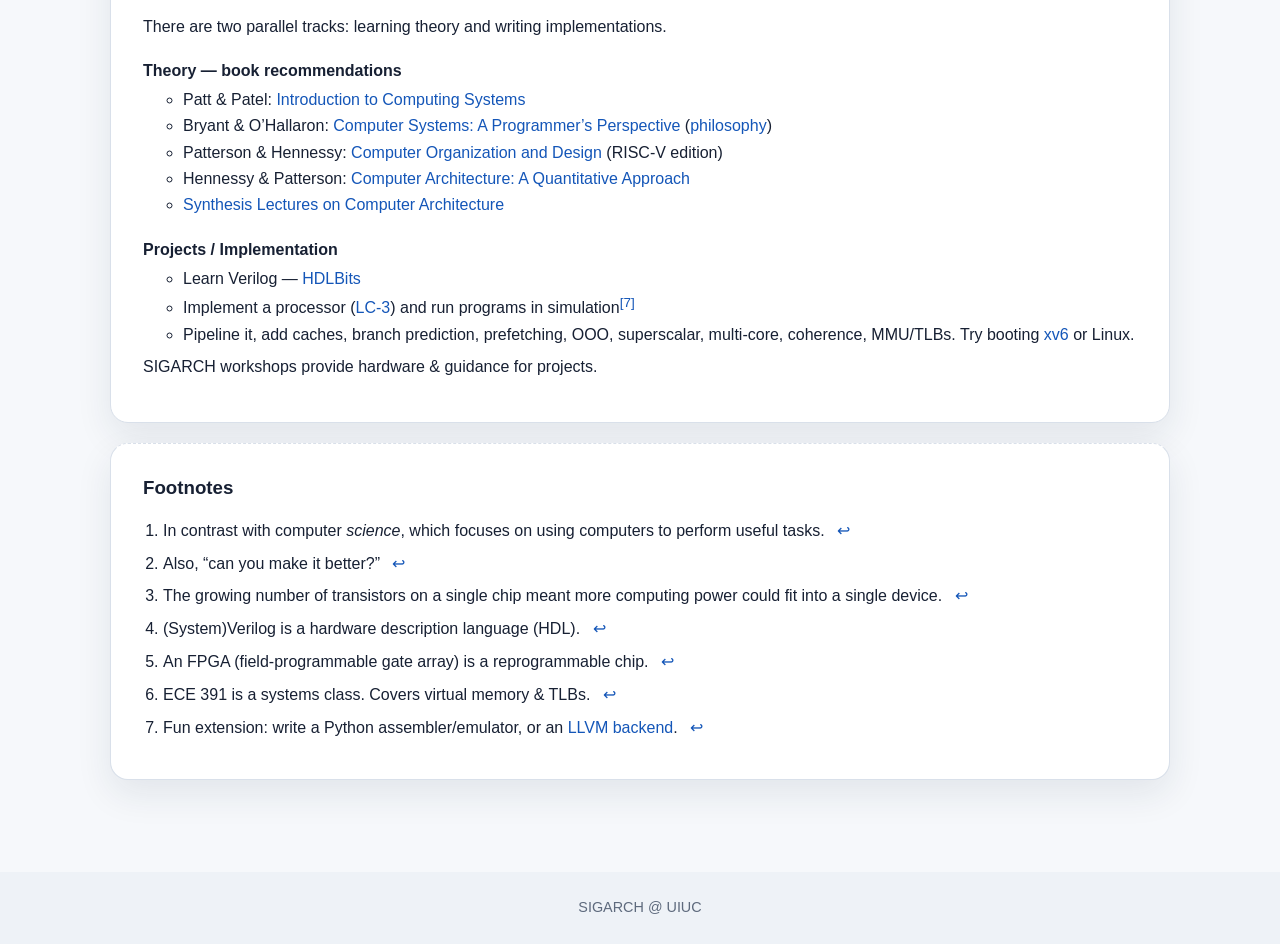
==== commit f5bffbb5: "event test" ====
--- a/faq.html
+++ b/faq.html
@@ -5,26 +5,12 @@
   <meta name="viewport" content="width=device-width, initial-scale=1">
   <link rel="icon" type="image/png" href="assets/tab.png">
   <link rel="stylesheet" href="style.css">
+  <script src="nav.js" defer></script>
   <script src="site.js" defer></script>
   <title>FAQ | SIGARCH @ UIUC</title>
 </head>
 <body>
-  <nav class="site-nav" aria-label="Main navigation">
-    <div class="nav-inner">
-      <a class="brand" href="index.html">
-        <img src="assets/tab.png" alt="SIGARCH logo">
-        <span>SIGARCH @ UIUC</span>
-      </a>
-      <button class="menu-toggle" type="button" data-menu-toggle aria-expanded="false" aria-controls="navLinks" aria-label="Open navigation">☰</button>
-      <div class="nav-links" id="navLinks" data-nav-links>
-        <a href="meetings.html">Meetings</a>
-        <a href="workshops.html">Workshops</a>
-        <a href="https://discord.gg/Cf4FMZVUBR" target="_blank" rel="noopener">Discord</a>
-        <a href="faq.html" aria-current="page">FAQ</a>
-        <button class="theme-toggle" type="button" data-theme-toggle>🌙</button>
-      </div>
-    </div>
-  </nav>
+  <div data-site-nav></div>
 
   <main class="page-shell">
     <div class="page-heading">
--- a/style.css
+++ b/style.css
@@ -499,6 +499,174 @@
   color: var(--muted);
 }
 
+/* Events */
+.events-grid {
+  display: grid;
+  grid-template-columns: repeat(auto-fit, minmax(280px, 1fr));
+  gap: 1.25rem;
+}
+
+.event-card {
+  overflow: hidden;
+  margin: 0;
+  padding: 0;
+}
+
+.event-card summary {
+  position: relative;
+  cursor: pointer;
+  list-style: none;
+}
+
+.event-card summary::-webkit-details-marker {
+  display: none;
+}
+
+.event-card summary::after {
+  position: absolute;
+  top: 1rem;
+  right: 1rem;
+  display: grid;
+  width: 1.8rem;
+  height: 1.8rem;
+  place-items: center;
+  border-radius: 50%;
+  background: rgba(0, 0, 0, 0.35);
+  color: #fff;
+  content: "+";
+  font-size: 1.35rem;
+  line-height: 1;
+}
+
+.event-card[open] summary::after {
+  content: "−";
+}
+
+.event-card summary:hover .event-summary-info {
+  background: var(--surface-muted);
+}
+
+.event-summary-info {
+  padding: 1rem 1.2rem;
+  transition: background-color 0.25s ease;
+}
+
+.event-summary-info h2 {
+  margin: 0;
+  padding: 0;
+  border: 0;
+  font-size: 1.3rem;
+}
+
+.event-summary-info p {
+  margin-bottom: 0;
+}
+
+.event-image,
+.event-image-placeholder {
+  display: block;
+  width: 100%;
+  aspect-ratio: 16 / 9;
+  background: linear-gradient(135deg, rgba(245, 107, 22, 0.85), rgba(21, 89, 188, 0.9));
+}
+
+.event-image {
+  object-fit: cover;
+}
+
+.event-image-placeholder {
+  position: relative;
+}
+
+.event-image-placeholder::after {
+  position: absolute;
+  inset: 0;
+  display: grid;
+  place-items: center;
+  color: rgba(255, 255, 255, 0.9);
+  content: "SIGARCH";
+  font-size: 1.5rem;
+  font-weight: 800;
+  letter-spacing: 0.14em;
+}
+
+.event-content {
+  display: flex;
+  flex: 1;
+  flex-direction: column;
+  padding: 0 1.2rem 1.2rem;
+}
+
+.event-content h2 {
+  margin: 0;
+  padding: 0;
+  border: 0;
+  font-size: 1.35rem;
+}
+
+.event-meta {
+  margin: 0.35rem 0 0;
+  color: var(--accent-dark);
+  font-size: 0.9rem;
+  font-weight: 700;
+}
+
+body[data-theme="dark"] .event-meta {
+  color: var(--accent);
+}
+
+.event-description {
+  margin: 0.75rem 0 1rem;
+  color: var(--muted);
+}
+
+.event-actions {
+  display: flex;
+  flex-wrap: wrap;
+  gap: 0.6rem;
+  margin-top: auto;
+  padding-top: 0.5rem;
+}
+
+.event-actions .button-link {
+  background: var(--accent);
+  border-color: var(--accent);
+  color: #fff;
+}
+
+.event-actions .button-link:hover {
+  background: var(--accent-dark);
+  border-color: var(--accent-dark);
+}
+
+.event-section + .event-section {
+  margin-top: 2.5rem;
+}
+
+.event-section h2 {
+  margin-bottom: 1rem;
+}
+
+.event-detail-card {
+  max-width: 760px;
+  margin-right: auto;
+  margin-left: auto;
+}
+
+.event-detail-image {
+  display: block;
+  width: 100%;
+  max-height: 520px;
+  object-fit: contain;
+  border-radius: 12px;
+  background: var(--surface-muted);
+}
+
+.event-detail-card h1 {
+  margin: 1.5rem 0 0;
+  line-height: 1.15;
+}
+
 @media (max-width: 720px) {
   .nav-inner {
     min-height: 58px;
@@ -555,6 +723,10 @@
     grid-template-columns: 1fr;
   }
 
+  .events-grid {
+    grid-template-columns: 1fr;
+  }
+
   .pdf-card iframe {
     height: 380px;
   }
